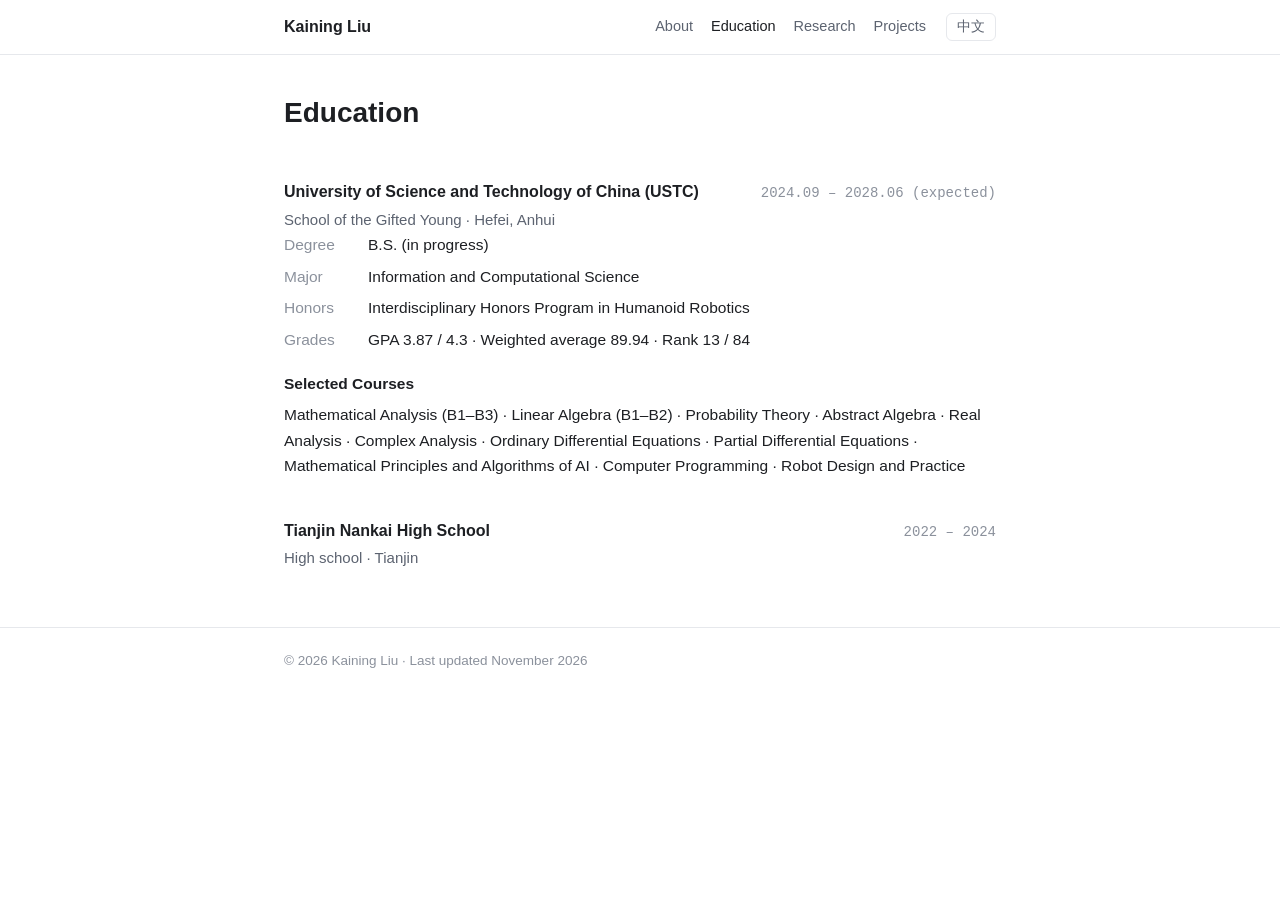
==== education/index.html @ 99d75d23 "Split site into About / Education / Research / Projects pages New bio and interests, LatentTrace and" ====
<!DOCTYPE html>
<html lang="zh-CN" data-title-zh="教育 · 刘铠宁" data-title-en="Education · Kaining Liu">
<head>
<meta charset="utf-8">
<meta name="viewport" content="width=device-width, initial-scale=1">
<title>教育 · 刘铠宁</title>
<meta name="description" content="刘铠宁的教育经历：中国科学技术大学少年班学院，信息与计算科学。Education of Kaining Liu, School of the Gifted Young, USTC.">
<meta name="author" content="Kaining Liu">
<meta name="theme-color" content="#ffffff">
<link rel="canonical" href="https://kainingliu.com/education/">
<link rel="icon" href="/assets/favicon.svg" type="image/svg+xml">
<script>
  (function () {
    var l;
    try { l = new URLSearchParams(location.search).get('lang'); } catch (e) {}
    if (l === 'en' || l === 'zh') { try { localStorage.setItem('lang', l); } catch (e) {} }
    else { try { l = localStorage.getItem('lang'); } catch (e) {} }
    if (l !== 'en' && l !== 'zh') { l = /^zh/i.test(navigator.language || '') ? 'zh' : 'en'; }
    document.documentElement.lang = l === 'en' ? 'en' : 'zh-CN';
  })();
</script>
<link rel="stylesheet" href="/assets/css/site.css">
</head>
<body class="home">
<a class="skip" href="#main"><span lang="zh-CN">跳到正文</span><span lang="en">Skip to content</span></a>

<header class="nav">
  <nav class="wrap nav-inner" aria-label="Main">
    <a class="brand" href="/"><span lang="zh-CN">刘铠宁</span><span lang="en">Kaining Liu</span></a>
    <ul class="nav-links">
      <li><a href="/"><span lang="zh-CN">简介</span><span lang="en">About</span></a></li>
      <li><a class="active" href="/education/" aria-current="page"><span lang="zh-CN">教育</span><span lang="en">Education</span></a></li>
      <li><a href="/research/"><span lang="zh-CN">研究</span><span lang="en">Research</span></a></li>
      <li><a href="/projects/"><span lang="zh-CN">项目</span><span lang="en">Projects</span></a></li>
    </ul>
    <button class="lang-btn" id="lang-toggle" type="button" title="中文 / English">
      <span lang="zh-CN">EN</span>
      <span lang="en">中文</span>
    </button>
  </nav>
</header>

<main id="main" class="wrap">

  <header class="page-head">
    <h1><span lang="zh-CN">教育</span><span lang="en">Education</span></h1>
  </header>

  <section id="ustc">
    <div class="entry">
      <div class="row">
        <h3><span lang="zh-CN">中国科学技术大学</span><span lang="en">University of Science and Technology of China (USTC)</span></h3>
        <span class="date"><span lang="zh-CN">2024.09 – 2028.06（预计）</span><span lang="en">2024.09 – 2028.06 (expected)</span></span>
      </div>
      <p class="org" lang="zh-CN">少年班学院 · 安徽合肥</p>
      <p class="org" lang="en">School of the Gifted Young · Hefei, Anhui</p>
      <dl class="kv">
        <dt><span lang="zh-CN">学位</span><span lang="en">Degree</span></dt>
        <dd><span lang="zh-CN">理学学士（在读）</span><span lang="en">B.S. (in progress)</span></dd>
        <dt><span lang="zh-CN">专业</span><span lang="en">Major</span></dt>
        <dd><span lang="zh-CN">信息与计算科学</span><span lang="en">Information and Computational Science</span></dd>
        <dt><span lang="zh-CN">英才班</span><span lang="en">Honors</span></dt>
        <dd><span lang="zh-CN">人形机器人交叉学科英才班</span><span lang="en">Interdisciplinary Honors Program in Humanoid Robotics</span></dd>
        <dt><span lang="zh-CN">成绩</span><span lang="en">Grades</span></dt>
        <dd><span lang="zh-CN">GPA 3.87 / 4.3 · 加权平均分 89.94 · 专业排名 13 / 84</span><span lang="en">GPA 3.87 / 4.3 · Weighted average 89.94 · Rank 13 / 84</span></dd>
      </dl>

      <h4 class="sub"><span lang="zh-CN">主要课程</span><span lang="en">Selected Courses</span></h4>
      <p class="desc" lang="zh-CN">数学分析（B1–B3）· 线性代数（B1–B2）· 概率论 · 近世代数 · 实变函数 · 复变函数 · 常微分方程 · 偏微分方程 · 人工智能的数学原理与算法 · 计算机程序设计 · 机器人设计与实践</p>
      <p class="desc" lang="en">Mathematical Analysis (B1–B3) · Linear Algebra (B1–B2) · Probability Theory · Abstract Algebra · Real Analysis · Complex Analysis · Ordinary Differential Equations · Partial Differential Equations · Mathematical Principles and Algorithms of AI · Computer Programming · Robot Design and Practice</p>
    </div>
  </section>

  <section id="nankai">
    <div class="entry">
      <div class="row">
        <h3><span lang="zh-CN">天津市南开中学</span><span lang="en">Tianjin Nankai High School</span></h3>
        <span class="date">2022 – 2024</span>
      </div>
      <p class="org" lang="zh-CN">高中 · 天津</p>
      <p class="org" lang="en">High school · Tianjin</p>
    </div>
  </section>

</main>

<footer id="contact">
  <div class="wrap foot">
    <p>
      <span lang="zh-CN">© 2026 刘铠宁 · 最后更新于 2026 年 11 月</span>
      <span lang="en">© 2026 Kaining Liu · Last updated November 2026</span>
    </p>
  </div>
</footer>

<script src="/assets/js/site.js"></script>
</body>
</html>
---- assets/css/site.css ----
/* Simple, restrained styles shared by every page. */
:root {
  --bg: #ffffff;
  --bg-soft: #f6f7f9;
  --card: #ffffff;
  --text: #1d1f23;
  --muted: #5c6370;
  --faint: #8b919c;
  --line: #e6e8ec;
  --accent: #1f4fb4;
  --accent-soft: #eef2fa;
  --green: #2f6f4f;
  --green-soft: #eef4f0;
  --shadow: none;
  --radius: 8px;
  --font: -apple-system, BlinkMacSystemFont, "Segoe UI", "PingFang SC", "Hiragino Sans GB", "Microsoft YaHei", "Noto Sans CJK SC", "Source Han Sans SC", Helvetica, Arial, sans-serif;
  --mono: ui-monospace, SFMono-Regular, Menlo, Consolas, "Liberation Mono", monospace;
  color-scheme: light dark;
}
@media (prefers-color-scheme: dark) {
  :root {
    --bg: #121418;
    --bg-soft: #191c21;
    --card: #15181d;
    --text: #e4e6ea;
    --muted: #a3a9b4;
    --faint: #767d89;
    --line: #262a31;
    --accent: #8fb0f0;
    --accent-soft: #1b2232;
    --green: #8fc9a8;
    --green-soft: #18221d;
  }
}

/* Bilingual: show only the elements whose lang matches the page. */
html[lang="en"] body [lang="zh-CN"],
html[lang="zh-CN"] body [lang="en"] { display: none !important; }

* { box-sizing: border-box; }
html { scroll-behavior: smooth; scroll-padding-top: 64px; -webkit-text-size-adjust: 100%; }
@media (prefers-reduced-motion: reduce) { html { scroll-behavior: auto; } }
body {
  margin: 0;
  background: var(--bg);
  color: var(--text);
  font: 16px/1.75 var(--font);
  -webkit-font-smoothing: antialiased;
}
html[lang="en"] body { line-height: 1.65; }
a { color: var(--accent); text-decoration: none; }
a:hover { text-decoration: underline; text-underline-offset: 3px; }
b, strong { font-weight: 600; }
img { max-width: 100%; display: block; }
:focus-visible { outline: 2px solid var(--accent); outline-offset: 2px; border-radius: 3px; }
.wrap { max-width: 980px; margin: 0 auto; padding: 0 24px; }
.home .wrap { max-width: 760px; }
.skip { position: absolute; left: -999px; top: 8px; background: var(--accent); color: #fff; padding: 6px 12px; border-radius: 6px; z-index: 100; }
.skip:focus { left: 8px; }
.muted { color: var(--muted); }
.faint { color: var(--faint); }
.todo { color: var(--faint); font-size: .92em; }

/* ---------- Nav ---------- */
.nav { position: sticky; top: 0; z-index: 50; background: var(--bg); border-bottom: 1px solid var(--line); }
.nav-inner { display: flex; align-items: center; gap: 20px; height: 54px; }
.brand { font-weight: 600; color: var(--text); white-space: nowrap; }
.brand:hover { text-decoration: none; }
.nav-links { display: flex; gap: 18px; margin: 0 0 0 auto; padding: 0; list-style: none; }
.nav-links a { display: block; color: var(--muted); font-size: 14.5px; white-space: nowrap; }
.nav-links a:hover { color: var(--text); text-decoration: none; }
.nav-links a.active { color: var(--text); }
.lang-btn {
  flex: none; cursor: pointer; font: inherit; font-size: 13.5px;
  color: var(--muted); background: none; border: 1px solid var(--line); border-radius: 6px;
  padding: 2px 10px; line-height: 1.6;
}
.lang-btn:hover { color: var(--text); border-color: var(--faint); }
.lang-btn .sep { color: var(--faint); margin: 0 3px; }

/* ---------- Sections ---------- */
section { padding: 40px 0 0; }
h2 { margin: 0 0 16px; font-size: 19px; font-weight: 600; line-height: 1.4; }
h3 { margin: 0; font-size: 16px; font-weight: 600; line-height: 1.5; }

/* ---------- Intro ---------- */
.intro { display: grid; grid-template-columns: 1fr 120px; column-gap: 32px; padding-top: 52px; }
.intro .bio, .intro .interests { grid-column: 1 / -1; }
.intro h1 { margin: 0; font-size: 30px; font-weight: 600; line-height: 1.25; }
.intro h1 small { font-size: 18px; font-weight: 400; color: var(--muted); margin-left: 6px; }
.tagline { margin: 8px 0 0; color: var(--muted); }
.contact { margin: 6px 0 0; font-size: 15px; }
.contact .dot { color: var(--faint); margin: 0 6px; }
.avatar { width: 120px; height: 120px; border-radius: 50%; object-fit: cover; align-self: start; background: var(--bg-soft); }
.bio { margin-top: 20px; }
.bio p { margin: 0 0 10px; }
.interests { margin: 6px 0 0; font-size: 15px; color: var(--muted); }
.label { color: var(--text); font-weight: 600; margin-right: 10px; }

/* ---------- Dated lists (news, honors) ---------- */
.dated { list-style: none; margin: 0; padding: 0; }
.dated li { display: grid; grid-template-columns: 72px 1fr; gap: 12px; padding: 4px 0; font-size: 15.5px; }
.dated time, .date { font: 14px/1.75 var(--mono); color: var(--faint); white-space: nowrap; }

/* ---------- Entries (education, research, publications) ---------- */
.entry { margin: 0 0 22px; }
.entry:last-child { margin-bottom: 0; }
.row { display: flex; justify-content: space-between; align-items: baseline; gap: 16px; flex-wrap: wrap; }
.org { margin: 2px 0 0; color: var(--muted); font-size: 15px; }
.meta { margin: 4px 0 0; font-size: 15px; }
.desc { margin: 6px 0 0; font-size: 15.5px; }
.bullets { margin: 6px 0 0; padding-left: 20px; font-size: 15.5px; }
.bullets li { margin: 2px 0; }

.pub-title { margin: 0; font-weight: 600; }
.pub-title a { color: var(--text); }
.pub-title a:hover { color: var(--accent); }
.authors { margin: 4px 0 0; font-size: 15px; color: var(--muted); }
.authors b { color: var(--text); }
.venue { margin: 2px 0 0; font-size: 15px; color: var(--muted); }
.venue b { color: var(--text); }

/* Inline text links on the homepage: "Paper · arXiv · Code" */
.home .links { display: block; margin: 6px 0 0; font-size: 14.5px; }
.home .links > * + *::before { content: "·"; color: var(--faint); margin: 0 8px; display: inline-block; }
.home .links button { font: inherit; color: var(--accent); background: none; border: 0; padding: 0; cursor: pointer; }
.home .links button:hover { text-decoration: underline; text-underline-offset: 3px; }
.bib { position: relative; margin-top: 10px; }
.bib pre {
  margin: 0; padding: 12px 14px; overflow-x: auto;
  font: 12.5px/1.6 var(--mono); color: var(--text);
  background: var(--bg-soft); border: 1px solid var(--line); border-radius: 6px;
}
.bib .copy {
  position: absolute; top: 8px; right: 8px; cursor: pointer;
  font: 12.5px var(--font); color: var(--muted); background: var(--bg); border: 1px solid var(--line); border-radius: 5px; padding: 2px 8px;
}

/* ---------- Projects ---------- */
.project { display: grid; grid-template-columns: 168px 1fr; gap: 20px; margin: 0 0 24px; align-items: start; }
.project:last-child { margin-bottom: 0; }
.thumb { display: block; aspect-ratio: 3 / 2; border-radius: 6px; overflow: hidden; background: var(--bg-soft); border: 1px solid var(--line); }
.thumb img { width: 100%; height: 100%; object-fit: cover; }
.thumb.contain img { object-fit: contain; }
.project h3 a { color: var(--text); }
.project h3 a:hover { color: var(--accent); text-decoration: none; }
.project h3 .faint { font-size: 13.5px; font-weight: 400; margin-left: 4px; }
.project p { margin: 4px 0 0; font-size: 15px; color: var(--muted); }

/* ---------- Misc ---------- */
.kv { display: grid; grid-template-columns: 72px 1fr; gap: 6px 12px; margin: 0; font-size: 15.5px; }
.kv dt { color: var(--faint); }
.kv dd { margin: 0; }
.kv.wide { grid-template-columns: 210px 1fr; gap: 10px 16px; }
.kv.wide dt { color: var(--text); font-weight: 500; }
.kv.wide dd { color: var(--muted); }

/* section heads with a "more" link; sub-page titles */
.sec-head { display: flex; justify-content: space-between; align-items: baseline; gap: 12px; }
.sec-head a { font-size: 14px; color: var(--muted); white-space: nowrap; }
.sec-head a:hover { color: var(--accent); }
.page-head { padding-top: 40px; }
.page-head h1 { margin: 0 0 10px; font-size: 28px; font-weight: 600; line-height: 1.25; }
.page-head .lead { margin: 0; color: var(--muted); }
.sub { margin: 18px 0 6px; font-size: 15.5px; font-weight: 600; }

/* ---------- Footer ---------- */
footer { margin-top: 56px; padding-top: 20px; padding-bottom: 36px; border-top: 1px solid var(--line); font-size: 13.5px; color: var(--faint); }
footer p { margin: 0; }
.foot { display: flex; justify-content: space-between; align-items: flex-end; gap: 8px 24px; flex-wrap: wrap; }
.foot h2 { margin: 0 0 4px; font-size: 15px; color: var(--text); }
.foot p { margin: 2px 0; }

/* ---------- Shared bits used by project pages ---------- */
.tag { display: inline-block; font-size: 12.5px; line-height: 1; padding: 4px 7px; border-radius: 4px; border: 1px solid var(--line); color: var(--muted); }
.links { display: flex; flex-wrap: wrap; gap: 8px; margin-top: 12px; }
.chip, .btn {
  display: inline-flex; align-items: center; gap: 5px; cursor: pointer;
  font: 13.5px/1 var(--font); padding: 6px 10px; border-radius: 6px;
  border: 1px solid var(--line); background: none; color: var(--text);
}
.chip:hover, .btn:hover { text-decoration: none; border-color: var(--faint); }
.chip.primary, .btn.primary { color: var(--accent); border-color: var(--accent); }
.btn svg { width: 15px; height: 15px; fill: currentColor; }

/* ---------- Project detail pages ---------- */
.crumbs { display: flex; flex-wrap: wrap; gap: 6px; margin: 26px 0 0; padding: 0; list-style: none; font-size: 14px; color: var(--faint); }
.crumbs li + li::before { content: "/"; margin-right: 6px; color: var(--faint); }
.crumbs a { color: var(--muted); }
.p-hero { padding: 16px 0 0; }
.p-tags { display: flex; flex-wrap: wrap; gap: 8px; margin: 0 0 14px; }
.p-hero h1 { margin: 0; font-size: 38px; line-height: 1.2; letter-spacing: .01em; }
.p-hero h1 small { font-size: 20px; font-weight: 500; color: var(--muted); margin-left: 12px; letter-spacing: 0; }
.lede { margin: 14px 0 0; max-width: 44em; font-size: 18px; line-height: 1.7; color: var(--muted); }
html[lang="en"] .lede { line-height: 1.6; }
.facts {
  display: grid; grid-template-columns: repeat(4, 1fr); margin: 26px 0 0;
  border: 1px solid var(--line); border-radius: var(--radius); background: var(--card);  overflow: hidden;
}
.facts > div { padding: 14px 18px; border-left: 1px solid var(--line); }
.facts > div:first-child { border-left: 0; }
.facts dt { font-size: 12.5px; font-weight: 600; letter-spacing: .04em; color: var(--faint); }
.facts dd { margin: 3px 0 0; font-size: 15px; font-weight: 600; line-height: 1.5; }
.p-hero .links { margin-top: 18px; }
.cover { margin-top: 30px; }

.shot { margin: 0; }
.shot a { display: block; }
.shot img { width: 100%; height: auto; border-radius: 12px; border: 1px solid var(--line); background: var(--bg-soft); }
.shot.bare img { border: 0; border-radius: 0; background: none; }
.shot figcaption { margin-top: 8px; font-size: 13.5px; line-height: 1.6; color: var(--faint); text-align: center; }
.diagram img { background: #fff; padding: 8px; }

.prose { max-width: 46em; }
.prose p { margin: 0 0 14px; }
.prose p:last-child { margin-bottom: 0; }
.prose + * { margin-top: 22px; }
.split { display: grid; grid-template-columns: 1fr 290px; gap: 36px; align-items: center; }
.callout { margin: 18px 0 0; padding: 14px 18px; border-left: 3px solid var(--accent); border-radius: 0 10px 10px 0; background: var(--bg-soft); }

.feature-grid { display: grid; grid-template-columns: repeat(3, 1fr); gap: 14px; }
.feature { padding: 18px 18px 16px; border-radius: var(--radius); background: var(--bg-soft); border: 1px solid var(--line); }
.feature .num { font: 600 13px/1 var(--mono); color: var(--accent); }
.feature h3 { margin: 8px 0 6px; font-size: 16px; }
.feature p { margin: 0; font-size: 14.5px; line-height: 1.65; color: var(--muted); }

.steps { display: grid; gap: 12px; margin: 0; padding: 0; list-style: none; counter-reset: step; }
.steps > li {
  counter-increment: step; display: grid; grid-template-columns: 44px 1fr; gap: 16px; align-items: start;
  padding: 16px 18px; border: 1px solid var(--line); border-radius: var(--radius); background: var(--card);
}
.steps > li::before {
  content: counter(step, decimal-leading-zero); display: grid; place-items: center;
  width: 44px; height: 44px; border-radius: 12px;
  font: 700 15px/1 var(--mono); color: var(--accent); background: var(--accent-soft);
}
.steps h3 { font-size: 16px; }
.steps p { margin: 4px 0 0; font-size: 14.5px; line-height: 1.7; color: var(--muted); }

.table-wrap { overflow-x: auto; border: 1px solid var(--line); border-radius: var(--radius); background: var(--card); }
.spec { width: 100%; border-collapse: collapse; font-size: 15px; line-height: 1.65; }
.spec th, .spec td { padding: 11px 16px; text-align: left; vertical-align: top; border-bottom: 1px solid var(--line); }
.spec tr:last-child th, .spec tr:last-child td { border-bottom: 0; }
.spec th { width: 128px; white-space: nowrap; font-weight: 600; color: var(--muted); }
.spec code, .prose code, .steps code { font: 13.5px var(--mono); padding: 1px 5px; border-radius: 5px; background: var(--bg-soft); border: 1px solid var(--line); }

.gallery { display: grid; grid-template-columns: repeat(2, 1fr); gap: 16px; }

.checks { display: grid; grid-template-columns: repeat(2, 1fr); gap: 12px; margin: 0; padding: 0; list-style: none; }
.checks li {
  position: relative; padding: 14px 16px 14px 46px;
  border: 1px solid var(--line); border-radius: 12px; background: var(--card);
  font-size: 14.5px; line-height: 1.65; color: var(--muted);
}
.checks li::before {
  content: "✓"; position: absolute; left: 15px; top: 15px;
  display: grid; place-items: center; width: 20px; height: 20px; border-radius: 50%;
  font: 700 12px/1 var(--font); color: var(--green); background: var(--green-soft);
}
.checks b { display: block; margin-bottom: 2px; font-size: 15.5px; color: var(--text); }

.arch { display: grid; grid-template-columns: 1fr 132px 1fr; align-items: stretch; }
.arch .node { padding: 18px 20px; border: 1px solid var(--line); border-radius: var(--radius); background: var(--card);  }
.arch .node .k { font: 600 12.5px/1.4 var(--mono); color: var(--accent); letter-spacing: .02em; }
.arch .node h3 { margin: 4px 0 2px; }
.arch .node .muted { margin: 0; font-size: 14px; }
.arch .node .bullets { font-size: 14.5px; }
.arch .wire { display: flex; flex-direction: column; justify-content: center; align-items: center; gap: 6px; padding: 0 12px; text-align: center; font-size: 13px; line-height: 1.5; color: var(--muted); }
.arch .wire i { position: relative; display: block; width: 100%; height: 2px; background: var(--accent); }
.arch .wire i::before, .arch .wire i::after { content: ""; position: absolute; top: -4px; border: 5px solid transparent; }
.arch .wire i::before { left: -4px; border-right-color: var(--accent); }
.arch .wire i::after { right: -4px; border-left-color: var(--accent); }
.arch .wire b { font: 600 12.5px var(--mono); color: var(--text); }

.flow { display: flex; flex-wrap: wrap; gap: 8px 22px; margin: 12px 0 0; padding: 0; list-style: none; }
.flow li { position: relative; font: 600 13px/1 var(--mono); padding: 7px 9px; border-radius: 7px; background: var(--accent-soft); color: var(--accent); }
.flow li + li::before { content: "→"; position: absolute; left: -17px; top: 7px; color: var(--faint); font-weight: 400; }

.embed {
  position: relative; aspect-ratio: 16 / 10; overflow: hidden;
  border: 1px solid var(--line); border-radius: var(--radius);
  /* matches the edges of the render so `contain` blends in */
  background: linear-gradient(#504f4e 0%, #6c6c6a 25%, #7b7b79 33%, #a3a3a1 42%, #c1c1bf 50%, #d6d6d4 58%, #e2e2e0 67%, #e7e7e5 75%, #e5e5e3 92%, #dfdfdd 100%);
}
.embed img { width: 100%; height: 100%; object-fit: contain; }
.embed iframe { display: block; width: 100%; height: 100%; border: 0; }
.embed.loaded { background: var(--bg-soft); }
.embed .load { position: absolute; left: 50%; bottom: 20px; transform: translateX(-50%); cursor: pointer; font-family: inherit; white-space: nowrap; }
.embed-note { margin: 8px 0 0; font-size: 13.5px; color: var(--faint); text-align: center; }

.more { display: grid; grid-template-columns: repeat(2, 1fr); gap: 14px; }
.more a {
  display: grid; grid-template-columns: 104px 1fr; gap: 16px; align-items: center;
  padding: 12px; border: 1px solid var(--line); border-radius: var(--radius); background: var(--card); color: var(--text);
}
.more a:hover { text-decoration: none; border-color: var(--accent); }
.more img { width: 104px; height: 70px; object-fit: cover; border-radius: 8px; background: var(--bg-soft); }
.more b { display: block; font-size: 16px; }
.more div > span { font-size: 14px; color: var(--muted); }

@media (max-width: 860px) {
  .feature-grid { grid-template-columns: repeat(2, 1fr); }
  .facts { grid-template-columns: repeat(2, 1fr); }
  .facts > div:nth-child(n+3) { border-top: 1px solid var(--line); }
  .facts > div:nth-child(3) { border-left: 0; }
  .arch { grid-template-columns: 1fr; gap: 0; }
  .arch .wire { flex-direction: row; padding: 12px 0; }
  .arch .wire i { width: 2px; height: 26px; flex: none; }
  .arch .wire i::before { left: -4px; top: -4px; border: 5px solid transparent; border-bottom-color: var(--accent); }
  .arch .wire i::after { left: -4px; right: auto; top: auto; bottom: -4px; border: 5px solid transparent; border-top-color: var(--accent); }
}
@media (max-width: 760px) {
  .p-hero h1 { font-size: 30px; }
  .p-hero h1 small { display: block; margin: 4px 0 0; font-size: 17px; }
  .lede { font-size: 16.5px; }
  .split, .feature-grid, .gallery, .checks, .more { grid-template-columns: 1fr; gap: 20px; }
  .split .shot { max-width: 300px; margin: 0 auto; }
  .spec th { width: auto; white-space: normal; }
  .spec th, .spec td { display: block; }
  .spec th { padding-bottom: 0; border-bottom: 0; }
  .embed { aspect-ratio: 1 / 1; }
}

/* ---------- Responsive ---------- */
@media (max-width: 860px) {
  .nav-inner { flex-wrap: wrap; height: auto; padding-top: 10px; gap: 0 12px; }
  .brand { order: 1; }
  .lang-btn { order: 2; margin-left: auto; }
  .nav-links {
    order: 3; width: calc(100% + 48px); margin: 4px -24px 0; padding: 0 24px 8px;
    overflow-x: auto; scrollbar-width: none;
  }
  .nav-links::-webkit-scrollbar { display: none; }
  html { scroll-padding-top: 96px; }
}
@media (max-width: 760px) {
  .wrap { padding: 0 18px; }
  .nav-links { width: calc(100% + 36px); margin: 4px -18px 0; padding: 0 18px 8px; }
  section { padding-top: 32px; }
  .intro { grid-template-columns: 1fr 84px; column-gap: 16px; padding-top: 28px; }
  .avatar { width: 84px; height: 84px; }
  .intro h1 { font-size: 25px; }
  .intro h1 small { display: block; margin: 2px 0 0; font-size: 16px; }
  .project { grid-template-columns: 1fr; gap: 10px; }
  .thumb { max-width: 320px; }
  .dated li { grid-template-columns: 1fr; gap: 0; padding: 6px 0; }
  .kv, .kv.wide { grid-template-columns: 1fr; gap: 0; }
  .kv dd { margin-bottom: 8px; }
}

@media print {
  .nav, .lang-btn, .bib .copy, .skip, .embed .load { display: none !important; }
  body { font-size: 11pt; }
  section { padding-top: 16px; }
  .entry, .project, .shot, .feature, .arch .node { break-inside: avoid; }
}
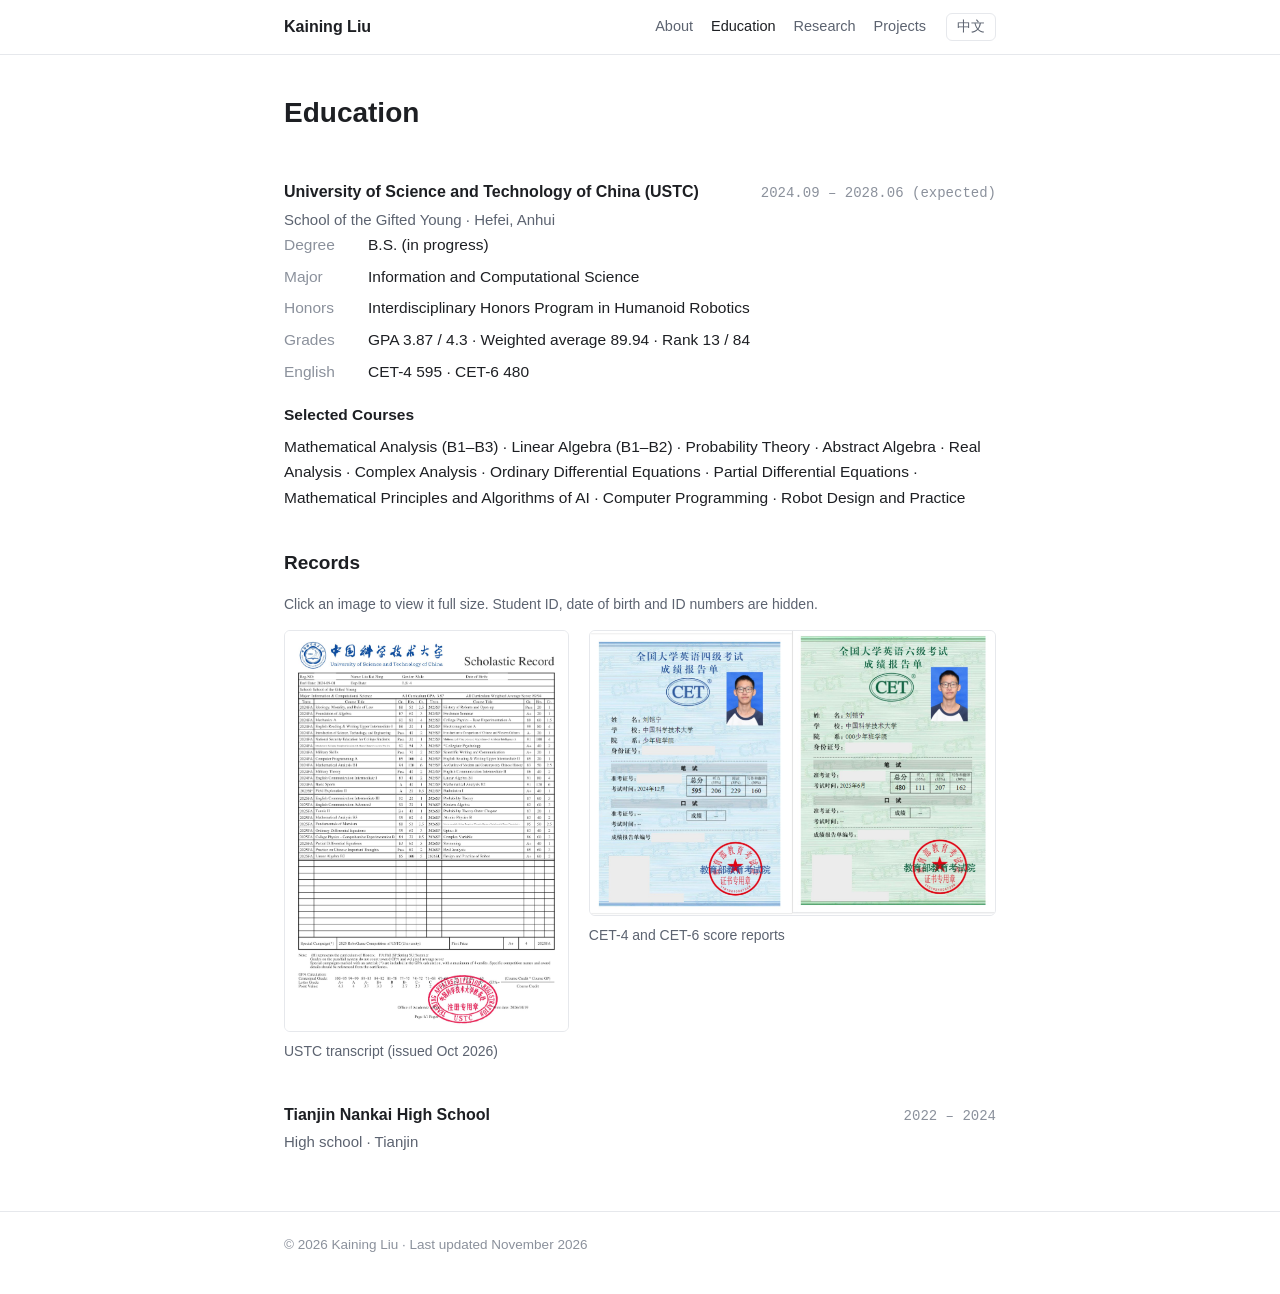
==== commit 7645255e: "Rewrite subpages in plain language; add redacted transcript and CET records Detail pages now lead wi" ====
--- a/education/index.html
+++ b/education/index.html
@@ -63,11 +63,28 @@
         <dd><span lang="zh-CN">人形机器人交叉学科英才班</span><span lang="en">Interdisciplinary Honors Program in Humanoid Robotics</span></dd>
         <dt><span lang="zh-CN">成绩</span><span lang="en">Grades</span></dt>
         <dd><span lang="zh-CN">GPA 3.87 / 4.3 · 加权平均分 89.94 · 专业排名 13 / 84</span><span lang="en">GPA 3.87 / 4.3 · Weighted average 89.94 · Rank 13 / 84</span></dd>
+        <dt><span lang="zh-CN">英语</span><span lang="en">English</span></dt>
+        <dd><span lang="zh-CN">大学英语四级 595 · 六级 480</span><span lang="en">CET-4 595 · CET-6 480</span></dd>
       </dl>
 
       <h4 class="sub"><span lang="zh-CN">主要课程</span><span lang="en">Selected Courses</span></h4>
       <p class="desc" lang="zh-CN">数学分析（B1–B3）· 线性代数（B1–B2）· 概率论 · 近世代数 · 实变函数 · 复变函数 · 常微分方程 · 偏微分方程 · 人工智能的数学原理与算法 · 计算机程序设计 · 机器人设计与实践</p>
       <p class="desc" lang="en">Mathematical Analysis (B1–B3) · Linear Algebra (B1–B2) · Probability Theory · Abstract Algebra · Real Analysis · Complex Analysis · Ordinary Differential Equations · Partial Differential Equations · Mathematical Principles and Algorithms of AI · Computer Programming · Robot Design and Practice</p>
+    </div>
+  </section>
+
+  <section id="records">
+    <h2><span lang="zh-CN">成绩证明</span><span lang="en">Records</span></h2>
+    <p class="lead-note"><span lang="zh-CN">点击图片查看大图。学号、出生日期、身份证号等个人信息已遮挡。</span><span lang="en">Click an image to view it full size. Student ID, date of birth and ID numbers are hidden.</span></p>
+    <div class="docs">
+      <figure>
+        <a href="/assets/img/transcript.jpg" target="_blank" rel="noopener"><img src="/assets/img/transcript.jpg" alt="中国科学技术大学英文成绩单 / USTC transcript" loading="lazy"></a>
+        <figcaption><span lang="zh-CN">中国科大英文成绩单（2026.10 打印）</span><span lang="en">USTC transcript (issued Oct 2026)</span></figcaption>
+      </figure>
+      <figure>
+        <a href="/assets/img/cet.jpg" target="_blank" rel="noopener"><img src="/assets/img/cet.jpg" alt="大学英语四六级成绩报告单 / CET-4 and CET-6 score reports" loading="lazy"></a>
+        <figcaption><span lang="zh-CN">大学英语四级、六级成绩报告单</span><span lang="en">CET-4 and CET-6 score reports</span></figcaption>
+      </figure>
     </div>
   </section>
 
--- a/assets/css/site.css
+++ b/assets/css/site.css
@@ -164,6 +164,26 @@
 .page-head .lead { margin: 0; color: var(--muted); }
 .sub { margin: 18px 0 6px; font-size: 15.5px; font-weight: 600; }
 
+/* whole-block links: the title link stretches over the block; inner links stay clickable */
+.card { position: relative; margin-left: -14px; margin-right: -14px; padding: 12px 14px; border-radius: 8px; transition: background .15s; }
+.entry.card { margin-bottom: 10px; }
+.project.card { margin-bottom: 12px; }
+.card:hover { background: var(--bg-soft); }
+.card a.stretch { color: var(--text); }
+.card a.stretch:hover { text-decoration: none; }
+.card:hover a.stretch { color: var(--accent); }
+.card a.stretch::after { content: ""; position: absolute; inset: 0; border-radius: 8px; }
+.card .links a, .card .links button { position: relative; z-index: 1; }
+.card a.stretch:focus-visible::after { outline: 2px solid var(--accent); outline-offset: -2px; }
+.entry .desc .label { font-size: 14px; color: var(--muted); margin-right: 8px; }
+.more-link { margin: 6px 0 0; font-size: 14px; color: var(--faint); }
+.card:hover .more-link { color: var(--accent); }
+.page-head.detail { padding-top: 8px; }
+.page-head.detail h1 small { font-size: 17px; font-weight: 400; color: var(--muted); margin-left: 4px; }
+.page-head.detail .org { margin: 0; }
+.date-line { margin: 2px 0 0; font: 14px/1.75 var(--mono); color: var(--faint); }
+.back { margin: 40px 0 0; font-size: 15px; }
+
 /* ---------- Footer ---------- */
 footer { margin-top: 56px; padding-top: 20px; padding-bottom: 36px; border-top: 1px solid var(--line); font-size: 13.5px; color: var(--faint); }
 footer p { margin: 0; }
@@ -354,3 +374,26 @@
   section { padding-top: 16px; }
   .entry, .project, .shot, .feature, .arch .node { break-inside: avoid; }
 }
+
+/* 教育页：成绩证明 */
+.lead-note { margin: 0 0 14px; font-size: 14px; color: var(--muted); }
+.docs { display: grid; grid-template-columns: 1fr 1.43fr; gap: 20px; align-items: start; }
+.docs figure { margin: 0; }
+.docs img { width: 100%; height: auto; border: 1px solid var(--line); border-radius: 6px; background: #fff; transition: box-shadow .15s; }
+.docs a:hover img { box-shadow: 0 2px 12px rgba(0,0,0,.12); }
+.docs figcaption { margin-top: 8px; font-size: 14px; color: var(--muted); }
+@media (max-width: 760px) { .docs { grid-template-columns: 1fr; } }
+
+/* ---------- Collapsible technical details ---------- */
+details.tech { margin-top: 40px; border: 1px solid var(--line); border-radius: 10px; padding: 0 18px; }
+details.tech > summary {
+  cursor: pointer; list-style: none; padding: 14px 0; font-size: 16px; font-weight: 600; color: var(--muted);
+}
+details.tech > summary::-webkit-details-marker { display: none; }
+details.tech > summary::before { content: "▸"; display: inline-block; width: 1.2em; transition: transform .15s; }
+details.tech[open] > summary::before { transform: rotate(90deg); }
+details.tech > summary:hover { color: var(--text); }
+details.tech > summary small { font-weight: 400; font-size: 14px; color: var(--faint); margin-left: 8px; }
+details.tech > section { padding-top: 12px; }
+details.tech > section:last-child { padding-bottom: 20px; }
+details.tech h2 { font-size: 17px; }
